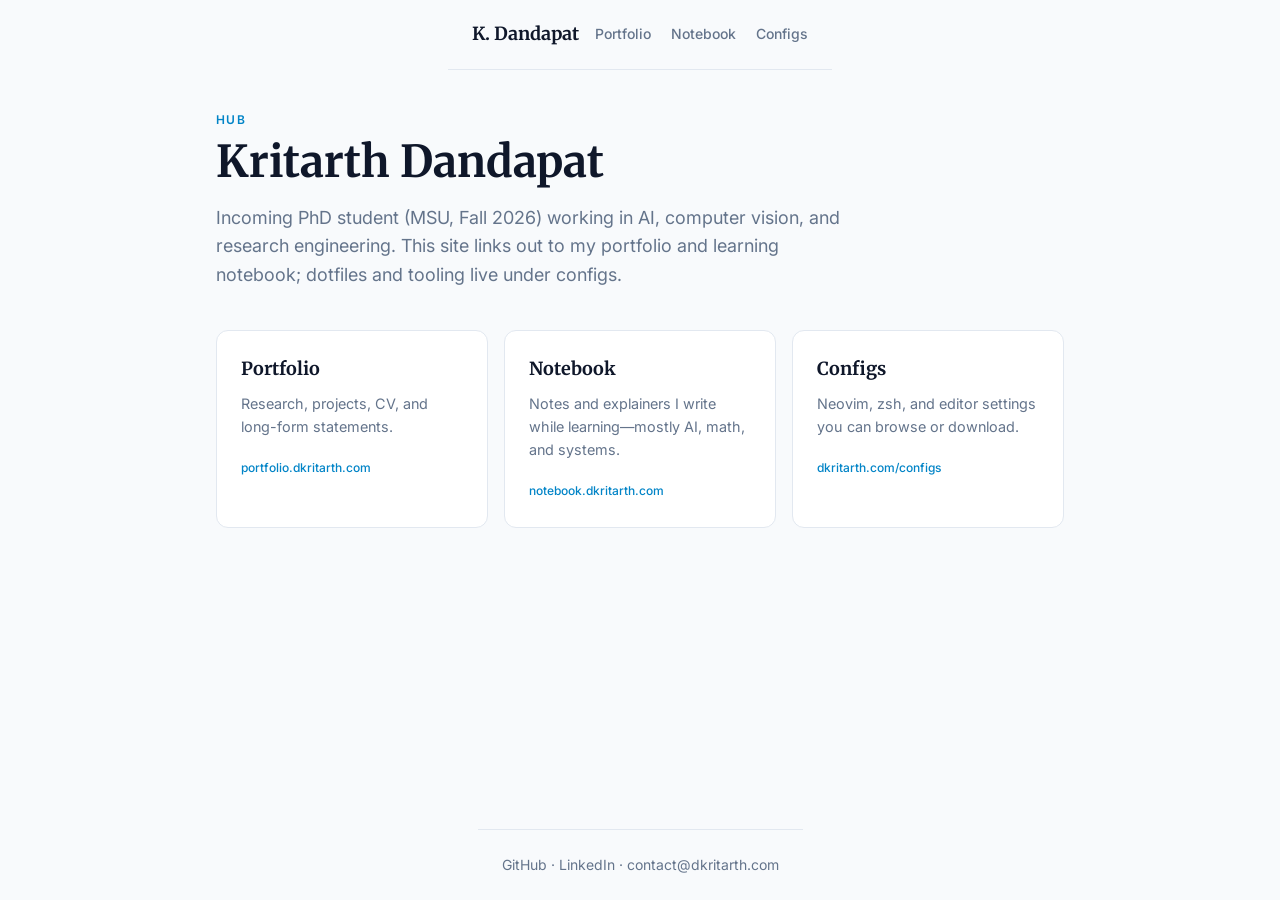
==== hub/index.html @ 8060dc59 "Hub site, Pages workflow, config publish path; bump portfolio and notebook Made-with: Cursor" ====
<!DOCTYPE html>
<html lang="en">
<head>
  <meta charset="UTF-8">
  <meta name="viewport" content="width=device-width, initial-scale=1">
  <title>Kritarth Dandapat · dkritarth.com</title>
  <link rel="preconnect" href="https://fonts.googleapis.com">
  <link rel="preconnect" href="https://fonts.gstatic.com" crossorigin>
  <link href="https://fonts.googleapis.com/css2?family=Inter:wght@400;500;600;700&family=Merriweather:ital,wght@0,400;0,700;1,400&display=swap" rel="stylesheet">
  <link rel="stylesheet" href="hub.css">
</head>
<body>
  <header class="site-header">
    <span class="logo">K. Dandapat</span>
    <nav class="nav">
      <a href="https://portfolio.dkritarth.com">Portfolio</a>
      <a href="https://notebook.dkritarth.com">Notebook</a>
      <a href="configs/">Configs</a>
    </nav>
  </header>

  <main class="main">
    <p class="eyebrow">Hub</p>
    <h1>Kritarth Dandapat</h1>
    <p class="lede">
      Incoming PhD student (MSU, Fall 2026) working in AI, computer vision, and research engineering.
      This site links out to my portfolio and learning notebook; dotfiles and tooling live under configs.
    </p>

    <div class="cards">
      <a class="card" href="https://portfolio.dkritarth.com">
        <h2>Portfolio</h2>
        <p>Research, projects, CV, and long-form statements.</p>
        <span class="card-meta">portfolio.dkritarth.com</span>
      </a>
      <a class="card" href="https://notebook.dkritarth.com">
        <h2>Notebook</h2>
        <p>Notes and explainers I write while learning—mostly AI, math, and systems.</p>
        <span class="card-meta">notebook.dkritarth.com</span>
      </a>
      <a class="card" href="configs/">
        <h2>Configs</h2>
        <p>Neovim, zsh, and editor settings you can browse or download.</p>
        <span class="card-meta">dkritarth.com/configs</span>
      </a>
    </div>
  </main>

  <footer class="footer">
    <a href="https://github.com/Kritarth-Dandapat">GitHub</a>
    ·
    <a href="https://www.linkedin.com/in/kritarth-dandapat/">LinkedIn</a>
    ·
    <a href="mailto:contact@dkritarth.com">contact@dkritarth.com</a>
  </footer>
</body>
</html>
---- hub/hub.css ----
/* Align with portfolio: Inter + Merriweather, sky / slate */
:root {
  --bg: #f8fafc;
  --text: #0f172a;
  --muted: #64748b;
  --accent: #0284c7;
  --accent-hover: #0369a1;
  --card: #ffffff;
  --border: #e2e8f0;
}

*,
*::before,
*::after {
  box-sizing: border-box;
}

body {
  margin: 0;
  min-height: 100vh;
  font-family: Inter, system-ui, sans-serif;
  background: var(--bg);
  color: var(--text);
  line-height: 1.6;
  display: flex;
  flex-direction: column;
}

.site-header {
  max-width: 56rem;
  margin: 0 auto;
  padding: 1.25rem 1.5rem;
  display: flex;
  flex-wrap: wrap;
  align-items: center;
  justify-content: space-between;
  gap: 1rem;
  border-bottom: 1px solid var(--border);
}

.logo {
  font-family: Merriweather, Georgia, serif;
  font-weight: 700;
  font-size: 1.125rem;
}

.nav {
  display: flex;
  flex-wrap: wrap;
  gap: 1.25rem;
}

.nav a {
  color: var(--muted);
  text-decoration: none;
  font-size: 0.875rem;
  font-weight: 500;
}

.nav a:hover {
  color: var(--accent);
}

.main {
  flex: 1;
  max-width: 56rem;
  margin: 0 auto;
  padding: 2.5rem 1.5rem 3rem;
  width: 100%;
}

.eyebrow {
  font-size: 0.75rem;
  font-weight: 600;
  letter-spacing: 0.12em;
  text-transform: uppercase;
  color: var(--accent);
  margin: 0 0 0.5rem;
}

h1 {
  font-family: Merriweather, Georgia, serif;
  font-size: clamp(2rem, 5vw, 2.75rem);
  font-weight: 700;
  margin: 0 0 1rem;
  line-height: 1.15;
}

.lede {
  font-size: 1.125rem;
  color: var(--muted);
  max-width: 40rem;
  margin: 0 0 2.5rem;
}

.cards {
  display: grid;
  gap: 1rem;
}

@media (min-width: 640px) {
  .cards {
    grid-template-columns: repeat(2, 1fr);
  }
}

@media (min-width: 900px) {
  .cards {
    grid-template-columns: repeat(3, 1fr);
  }
}

.card {
  display: block;
  padding: 1.5rem;
  background: var(--card);
  border: 1px solid var(--border);
  border-radius: 0.75rem;
  text-decoration: none;
  color: inherit;
  transition: border-color 0.15s ease, box-shadow 0.15s ease;
}

.card:hover {
  border-color: #bae6fd;
  box-shadow: 0 10px 40px -20px rgba(14, 165, 233, 0.35);
}

.card h2 {
  font-family: Merriweather, Georgia, serif;
  font-size: 1.125rem;
  margin: 0 0 0.5rem;
  color: var(--text);
}

.card p {
  margin: 0 0 1rem;
  font-size: 0.9rem;
  color: var(--muted);
}

.card-meta {
  font-size: 0.75rem;
  font-weight: 500;
  color: var(--accent);
}

.footer {
  max-width: 56rem;
  margin: 0 auto;
  padding: 1.5rem;
  font-size: 0.875rem;
  color: var(--muted);
  border-top: 1px solid var(--border);
}

.footer a {
  color: var(--muted);
  text-decoration: none;
}

.footer a:hover {
  color: var(--accent);
}
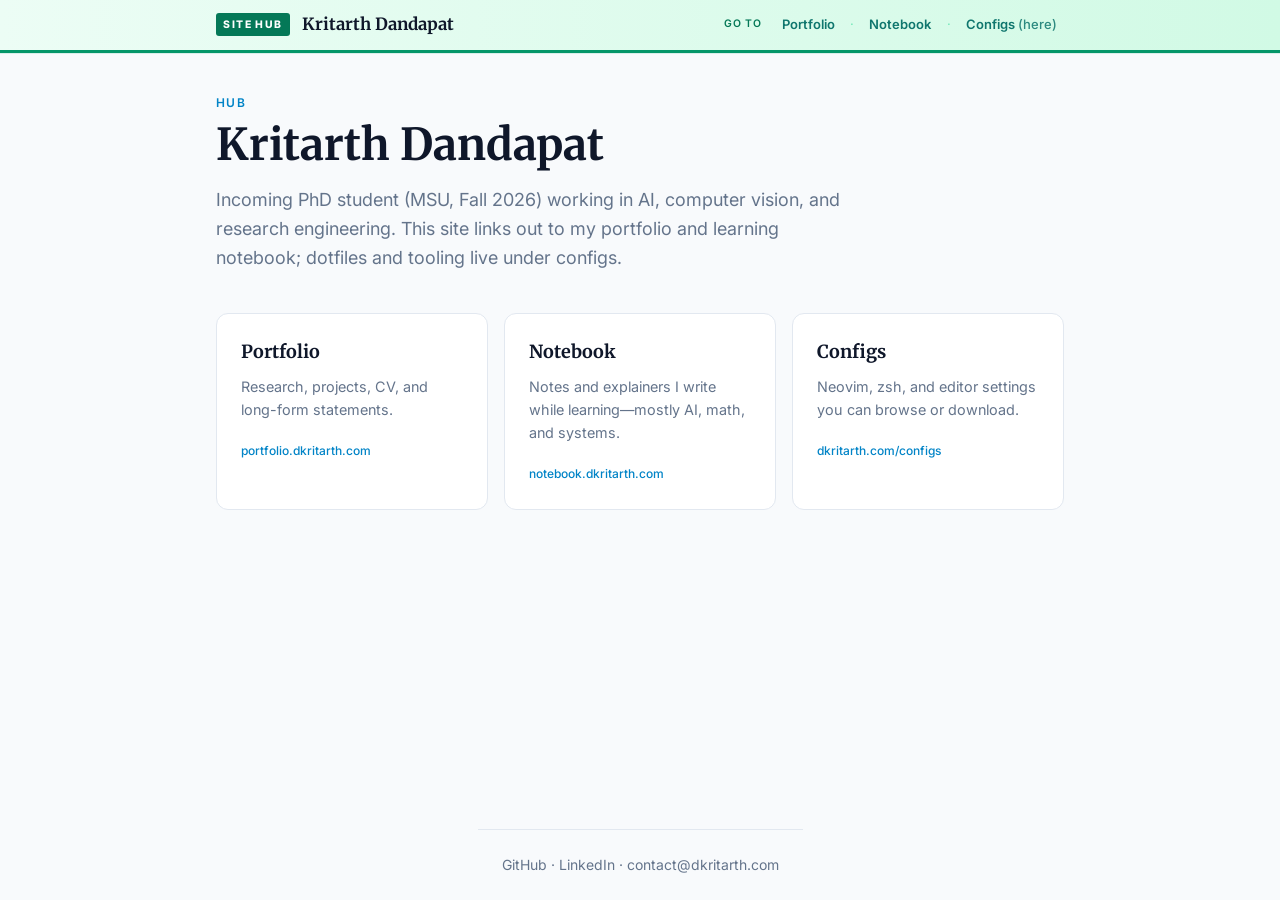
==== commit ab1936d8: "Distinct nav chrome: hub green strip, bump portfolio & notebook Made-with: Cursor" ====
--- a/hub/index.html
+++ b/hub/index.html
@@ -10,13 +10,21 @@
   <link rel="stylesheet" href="hub.css">
 </head>
 <body>
-  <header class="site-header">
-    <span class="logo">K. Dandapat</span>
-    <nav class="nav">
-      <a href="https://portfolio.dkritarth.com">Portfolio</a>
-      <a href="https://notebook.dkritarth.com">Notebook</a>
-      <a href="configs/">Configs</a>
-    </nav>
+  <header class="hub-chrome">
+    <div class="hub-chrome-inner">
+      <div>
+        <span class="hub-site-pill">Site hub</span>
+        <span class="hub-brand-name">Kritarth Dandapat</span>
+      </div>
+      <nav class="hub-chrome-nav" aria-label="Open another site">
+        <span class="hub-chrome-caption">Go to</span>
+        <a href="https://portfolio.dkritarth.com">Portfolio</a>
+        <span class="hub-chrome-dot" aria-hidden>·</span>
+        <a href="https://notebook.dkritarth.com">Notebook</a>
+        <span class="hub-chrome-dot" aria-hidden>·</span>
+        <a href="configs/">Configs <span style="font-weight:500;opacity:0.85">(here)</span></a>
+      </nav>
+    </div>
   </header>
 
   <main class="main">
@@ -53,5 +61,6 @@
     ·
     <a href="mailto:contact@dkritarth.com">contact@dkritarth.com</a>
   </footer>
+  <script src="local-dev-links.js" defer></script>
 </body>
 </html>
--- a/hub/hub.css
+++ b/hub/hub.css
@@ -26,39 +26,82 @@
   flex-direction: column;
 }
 
-.site-header {
+/* Full-width site chrome — distinct from portfolio (sky) and notebook (violet) */
+.hub-chrome {
+  width: 100%;
+  background: linear-gradient(90deg, #ecfdf5 0%, #d1fae5 100%);
+  border-bottom: 3px solid #059669;
+  box-shadow: 0 1px 0 rgba(5, 150, 105, 0.12);
+}
+
+.hub-chrome-inner {
   max-width: 56rem;
   margin: 0 auto;
-  padding: 1.25rem 1.5rem;
+  padding: 0.7rem 1.5rem;
   display: flex;
   flex-wrap: wrap;
   align-items: center;
   justify-content: space-between;
-  gap: 1rem;
-  border-bottom: 1px solid var(--border);
-}
-
-.logo {
+  gap: 0.75rem 1.25rem;
+}
+
+.hub-site-pill {
+  display: inline-block;
+  font-family: Inter, system-ui, sans-serif;
+  font-size: 0.65rem;
+  font-weight: 800;
+  letter-spacing: 0.14em;
+  text-transform: uppercase;
+  color: #fff;
+  background: #047857;
+  padding: 0.2rem 0.45rem;
+  border-radius: 3px;
+  margin-right: 0.5rem;
+  vertical-align: middle;
+}
+
+.hub-brand-name {
   font-family: Merriweather, Georgia, serif;
   font-weight: 700;
-  font-size: 1.125rem;
-}
-
-.nav {
+  font-size: 1.05rem;
+  color: var(--text);
+  vertical-align: middle;
+}
+
+.hub-chrome-nav {
   display: flex;
   flex-wrap: wrap;
-  gap: 1.25rem;
-}
-
-.nav a {
-  color: var(--muted);
+  align-items: center;
+  gap: 0.35rem 0.5rem;
+  font-family: Inter, system-ui, sans-serif;
+  font-size: 0.8125rem;
+}
+
+.hub-chrome-caption {
+  color: #047857;
+  font-weight: 600;
+  text-transform: uppercase;
+  letter-spacing: 0.06em;
+  font-size: 0.65rem;
+  margin-right: 0.35rem;
+}
+
+.hub-chrome-nav a {
+  color: #0f766e;
   text-decoration: none;
-  font-size: 0.875rem;
-  font-weight: 500;
-}
-
-.nav a:hover {
-  color: var(--accent);
+  font-weight: 600;
+  padding: 0.2rem 0.45rem;
+  border-radius: 4px;
+}
+
+.hub-chrome-nav a:hover {
+  background: rgba(5, 150, 105, 0.12);
+  color: #065f46;
+}
+
+.hub-chrome-dot {
+  color: #6ee7b7;
+  user-select: none;
 }
 
 .main {
